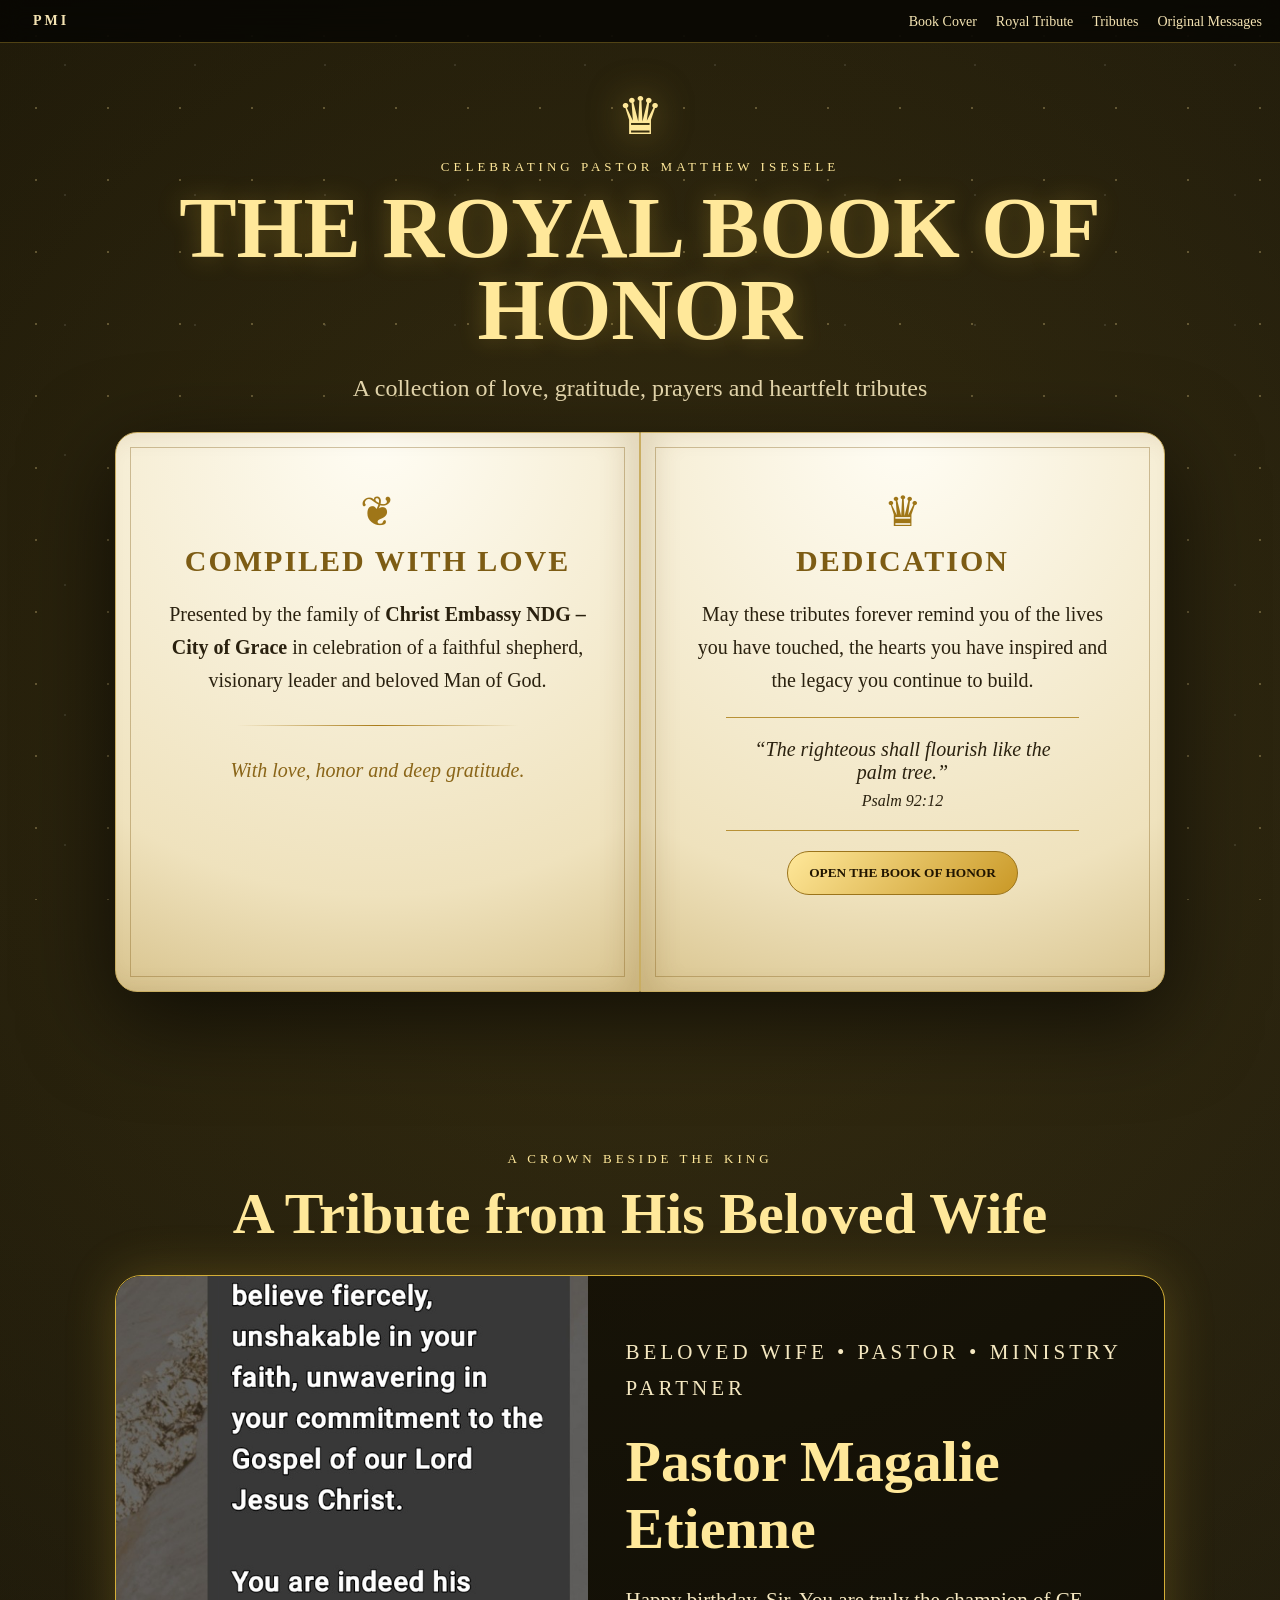
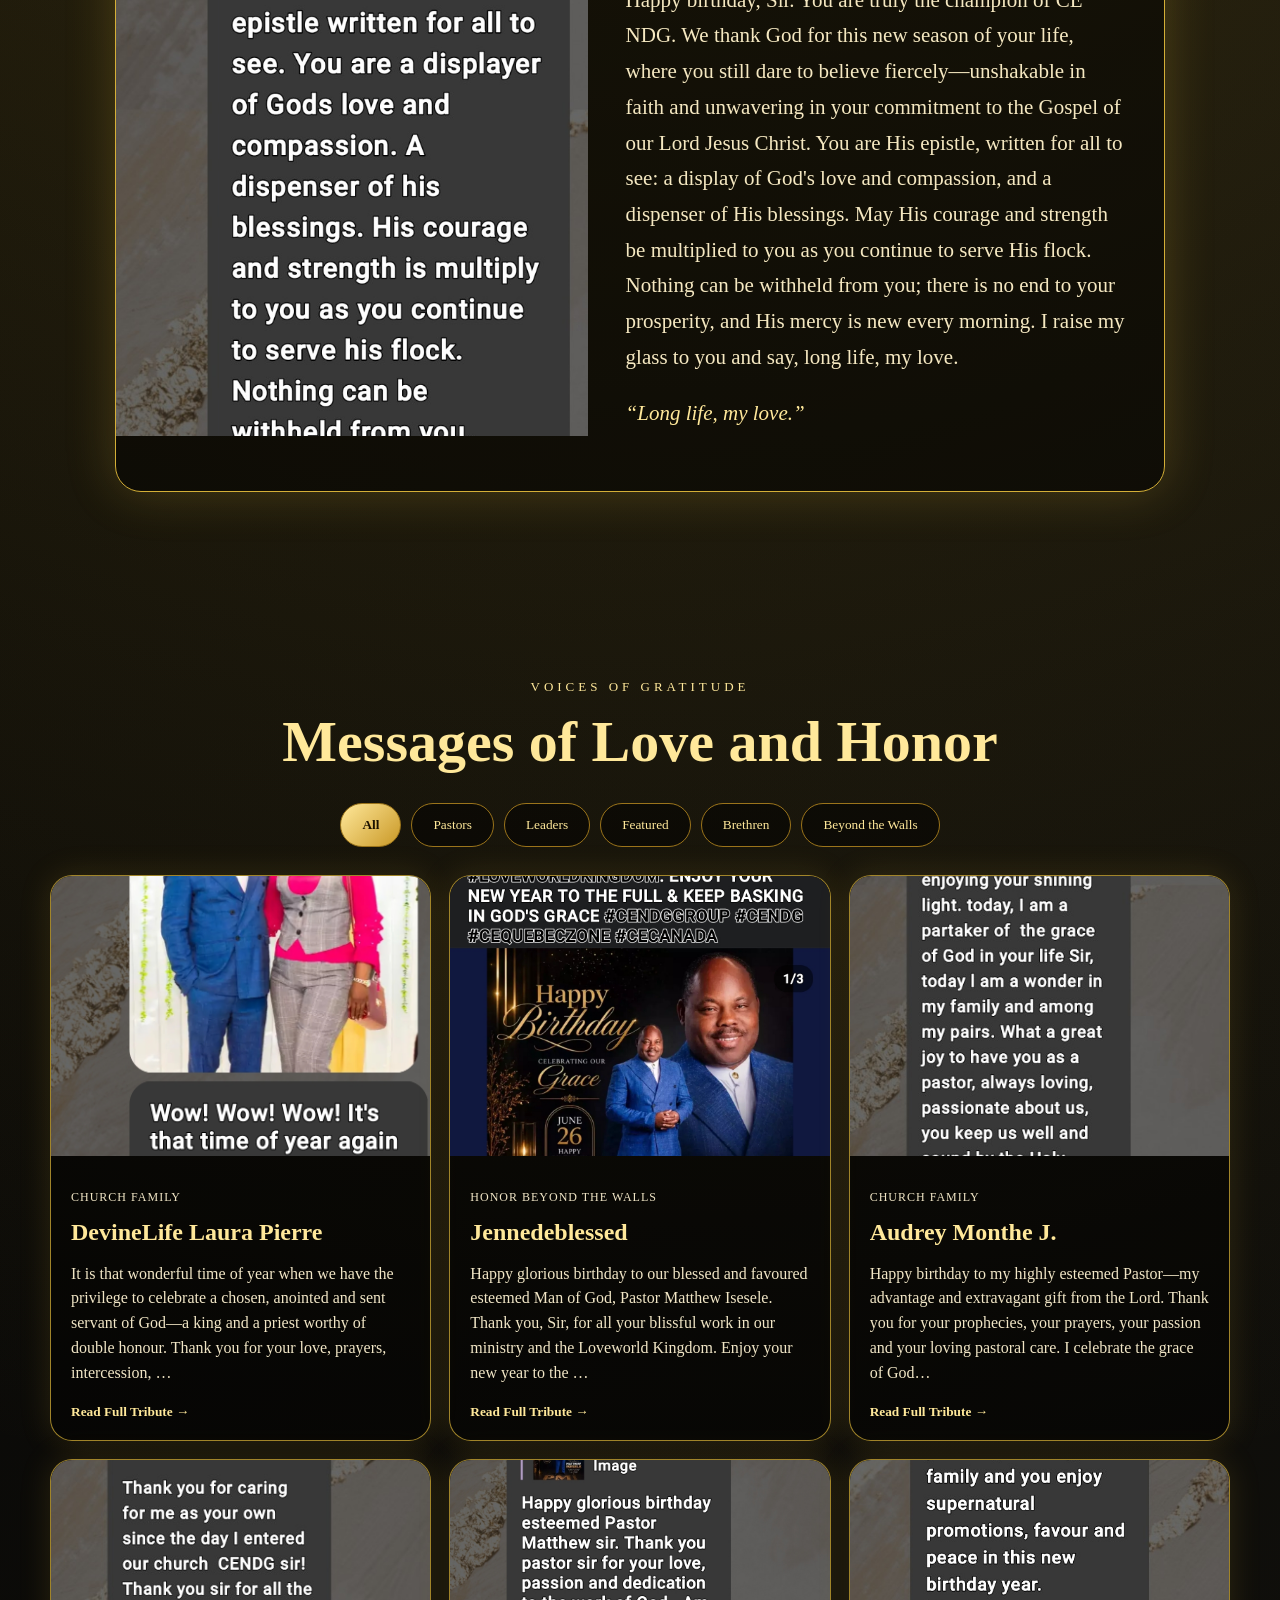
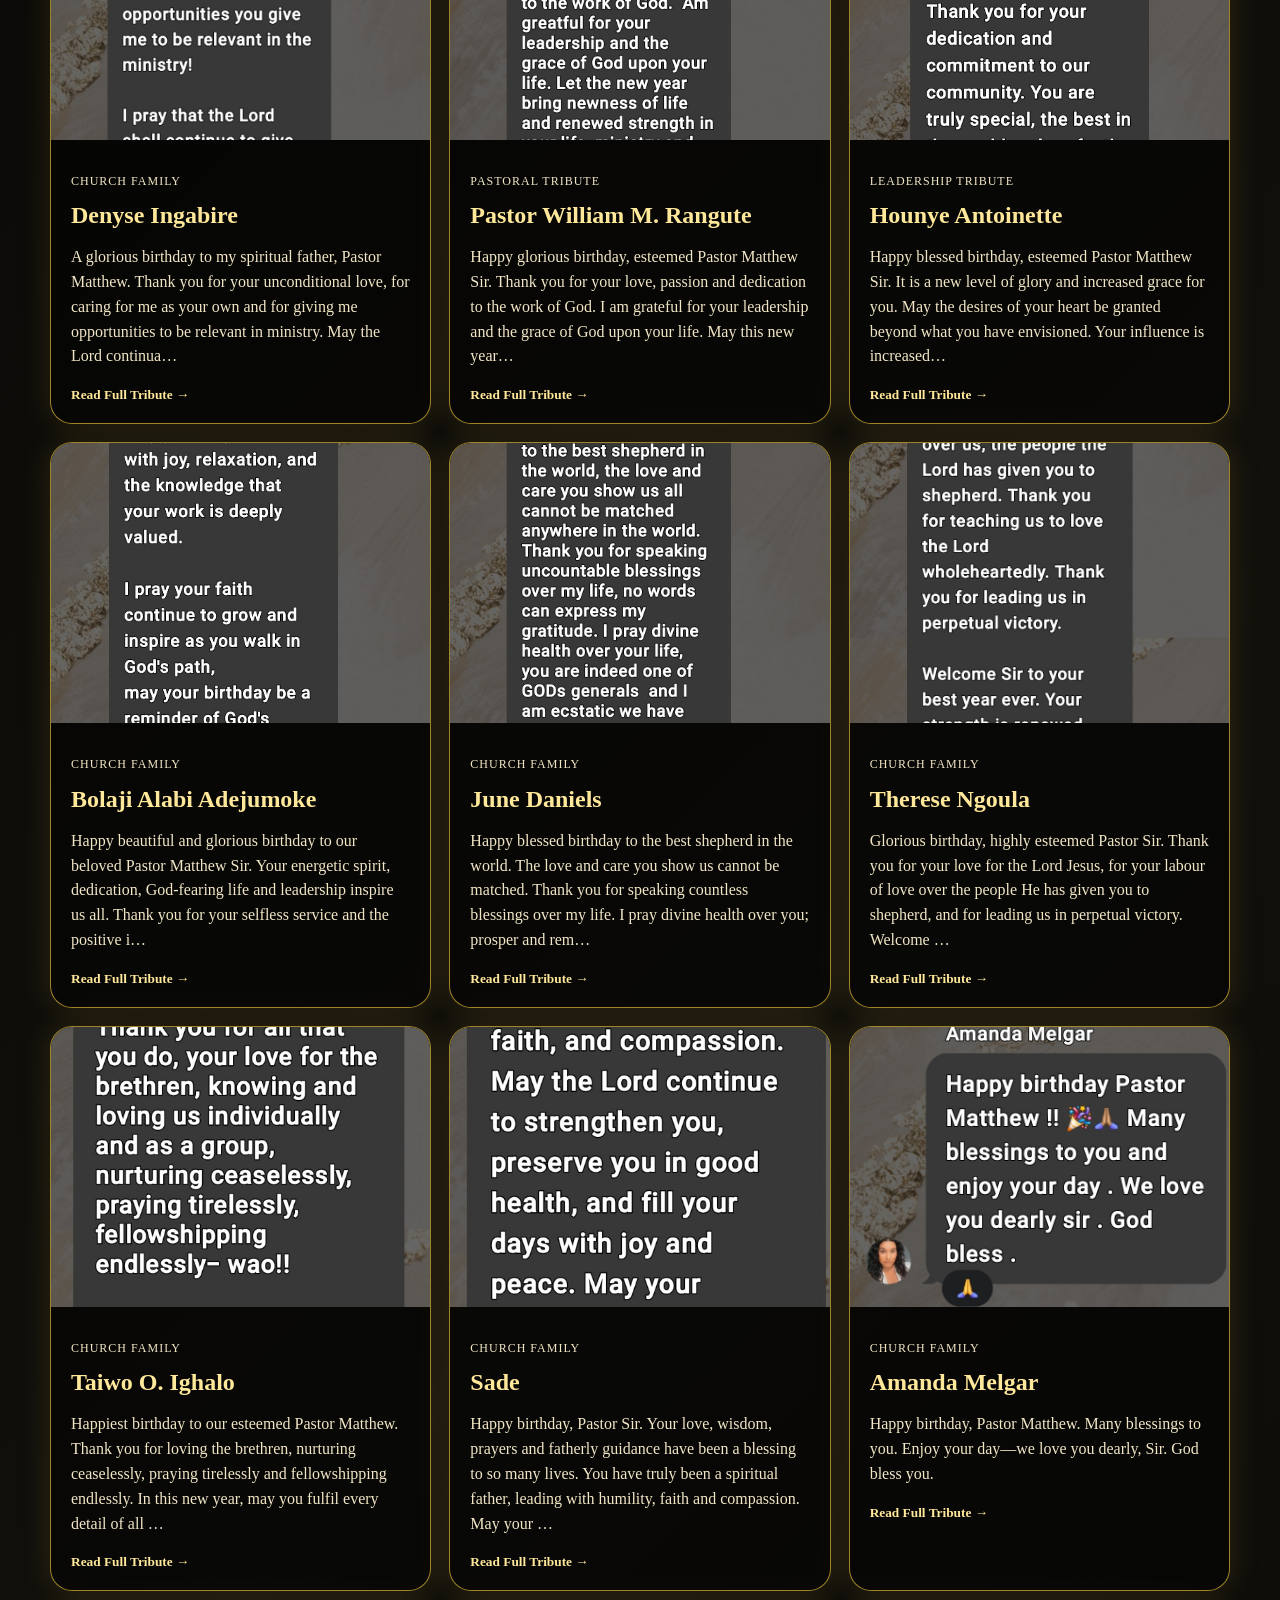
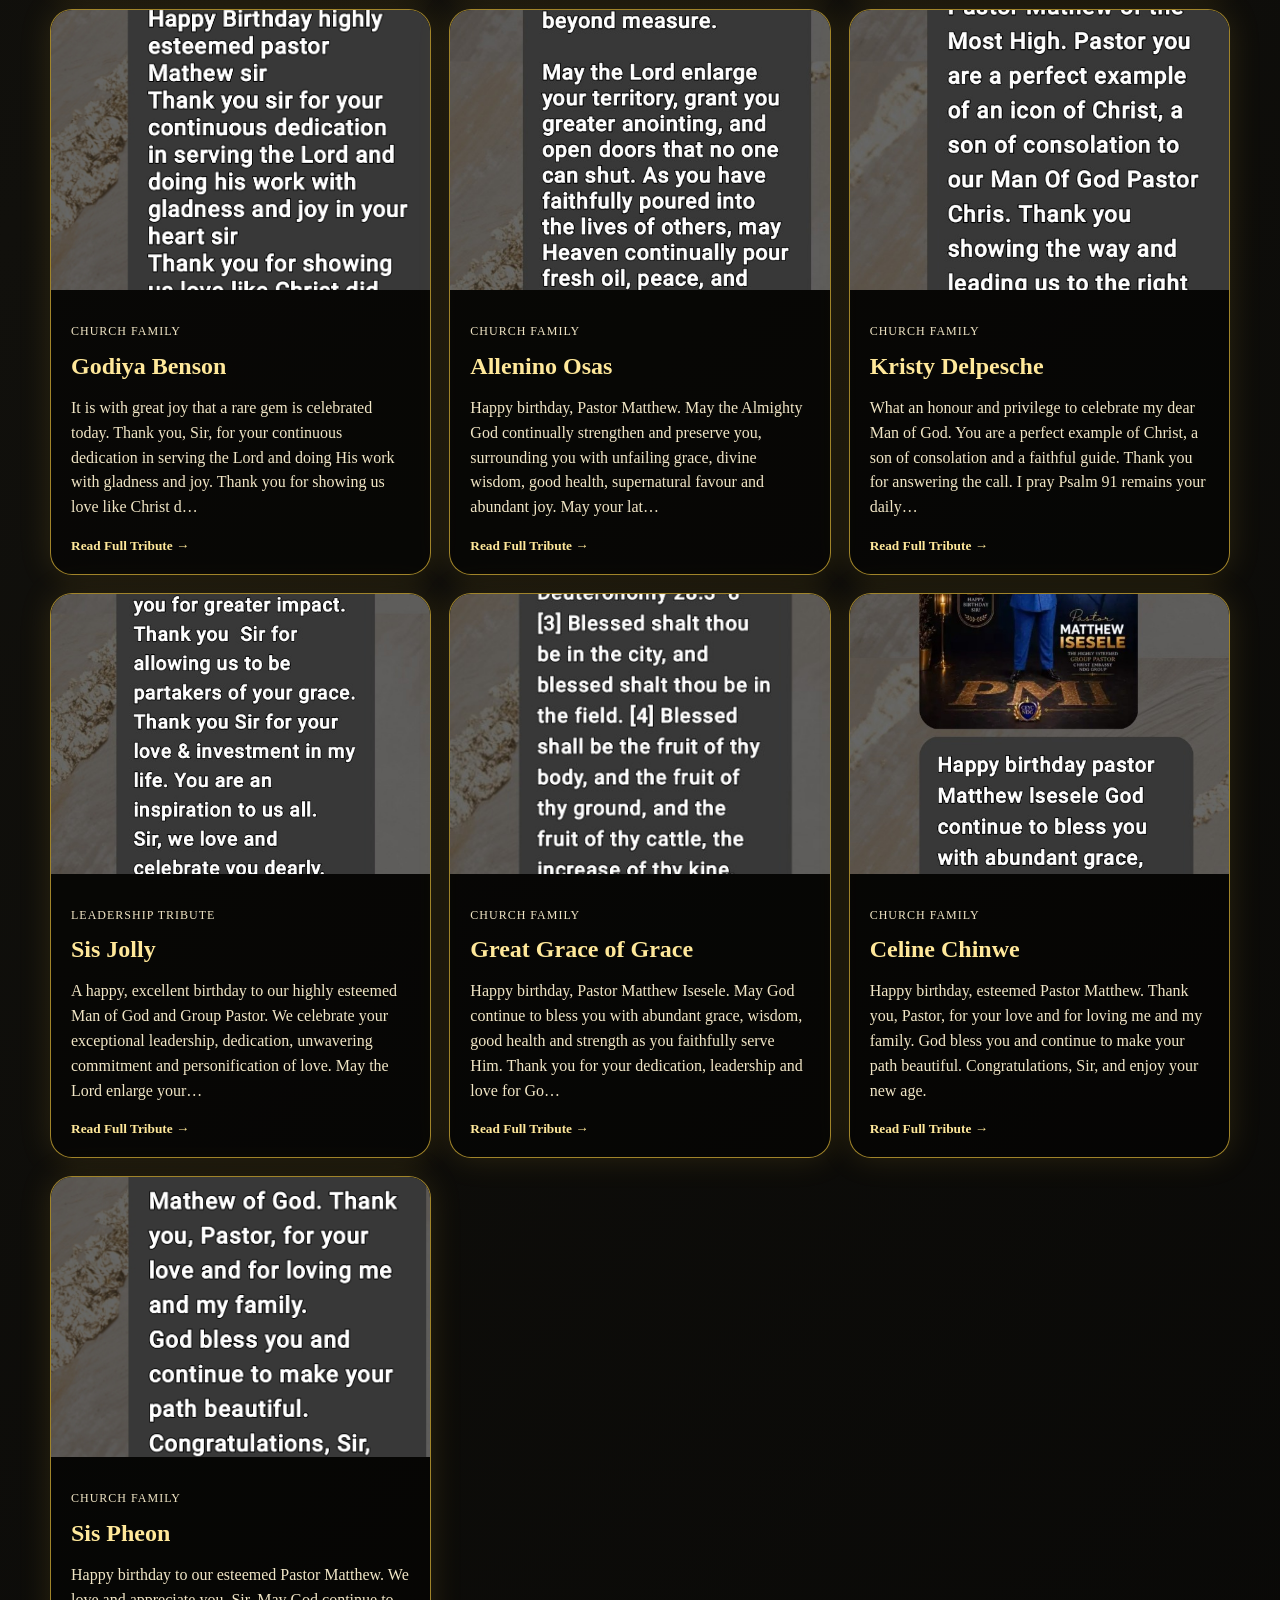
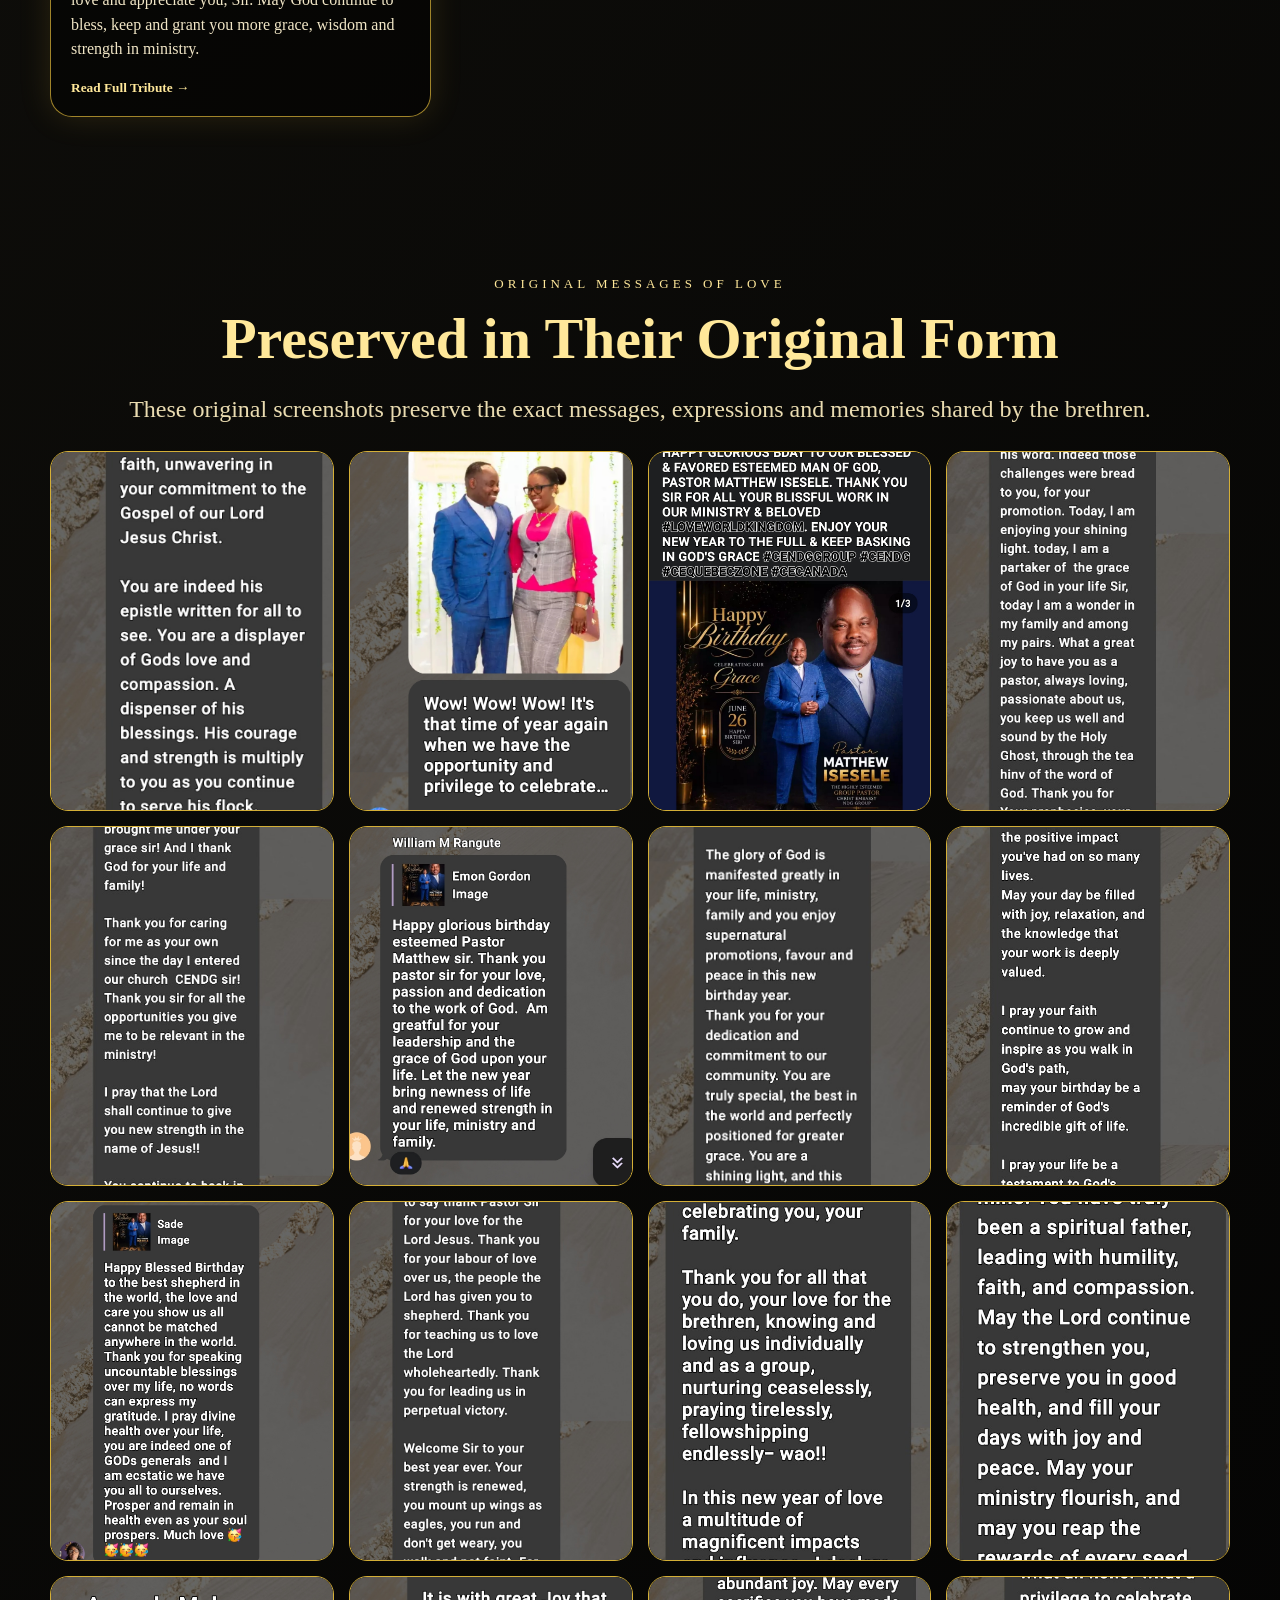
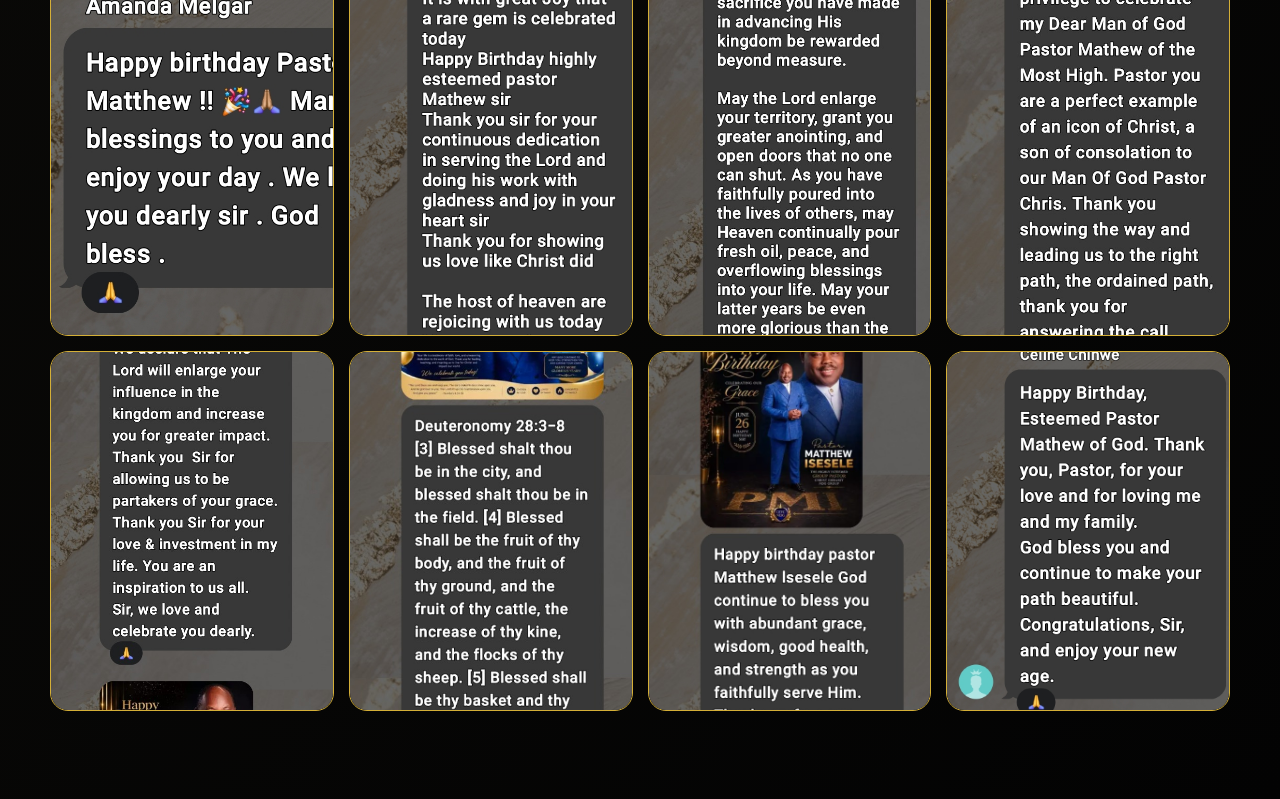
==== book-of-honor.html @ b73b6db0 "Add Royal Book of Honor V3" ====
<!doctype html>
<html lang="en">
<head>
<meta charset="utf-8">
<meta name="viewport" content="width=device-width,initial-scale=1">
<title>The Royal Book of Honor | Pastor Matthew Isesele</title>
<meta name="description" content="A collection of heartfelt tributes celebrating Pastor Matthew Isesele.">
<link rel="stylesheet" href="book.css">
</head>
<body>
<div class="dust"></div>

<header class="book-nav">
  <a class="brand" href="#cover">PMI</a>
  <nav>
    <a href="#cover">Book Cover</a>
    <a href="#wife">Royal Tribute</a>
    <a href="#tributes">Tributes</a>
    <a href="#originals">Original Messages</a>
  </nav>
</header>

<main>
<section id="cover" class="cover-section">
  <div class="cover-card">
    <div class="crown">♛</div>
    <p class="eyebrow">Celebrating Pastor Matthew Isesele</p>
    <h1>The Royal Book of Honor</h1>
    <p class="subtitle">A collection of love, gratitude, prayers and heartfelt tributes</p>

    <div class="book" id="book">
      <div class="page left-page">
        <div class="ornament">❦</div>
        <h2>Compiled With Love</h2>
        <p>
          Presented by the family of <strong>Christ Embassy NDG – City of Grace</strong>
          in celebration of a faithful shepherd, visionary leader and beloved Man of God.
        </p>
        <div class="line"></div>
        <p class="script">With love, honor and deep gratitude.</p>
      </div>
      <div class="page right-page">
        <div class="ornament">♛</div>
        <h2>Dedication</h2>
        <p>
          May these tributes forever remind you of the lives you have touched,
          the hearts you have inspired and the legacy you continue to build.
        </p>
        <blockquote>“The righteous shall flourish like the palm tree.”<span>Psalm 92:12</span></blockquote>
        <button id="openBook">Open the Book of Honor</button>
      </div>
    </div>
  </div>
</section>

<section id="wife" class="section royal-feature hidden">
  <p class="eyebrow">A Crown Beside the King</p>
  <h2>A Tribute from His Beloved Wife</h2>
  <div id="wifeFeature"></div>
</section>

<section id="tributes" class="section hidden">
  <p class="eyebrow">Voices of Gratitude</p>
  <h2>Messages of Love and Honor</h2>

  <div class="filters">
    <button class="filter active" data-filter="all">All</button>
    <button class="filter" data-filter="pastors">Pastors</button>
    <button class="filter" data-filter="leaders">Leaders</button>
    <button class="filter" data-filter="featured">Featured</button>
    <button class="filter" data-filter="brethren">Brethren</button>
    <button class="filter" data-filter="social">Beyond the Walls</button>
  </div>

  <div id="tributeGrid" class="tribute-grid"></div>
</section>

<section id="originals" class="section hidden">
  <p class="eyebrow">Original Messages of Love</p>
  <h2>Preserved in Their Original Form</h2>
  <p class="intro">These original screenshots preserve the exact messages, expressions and memories shared by the brethren.</p>
  <div id="originalGrid" class="original-grid"></div>
</section>
</main>

<div class="modal" id="modal" aria-hidden="true">
  <button class="close" id="closeModal">×</button>
  <div class="modal-inner">
    <img id="modalImage" alt="">
    <div>
      <p class="eyebrow" id="modalRole"></p>
      <h2 id="modalName"></h2>
      <p id="modalMessage"></p>
    </div>
  </div>
</div>

<script src="tributes.js"></script>
<script src="book.js"></script>
</body>
</html>
---- book.css ----
*{box-sizing:border-box}
:root{--gold:#d4af37;--bright:#ffe89a;--cream:#fff5dc;--ink:#2a210f;--black:#050505}
html{scroll-behavior:smooth}
body{
  margin:0;color:var(--cream);font-family:Georgia,'Times New Roman',serif;
  background:radial-gradient(circle at 50% 8%,rgba(212,175,55,.23),transparent 30%),linear-gradient(135deg,#020202,#11100c 50%,#030303);
}
.dust{position:fixed;inset:0;pointer-events:none;opacity:.34;background-image:radial-gradient(circle,rgba(255,232,154,.8) 1px,transparent 1px),radial-gradient(circle,rgba(255,255,255,.3) 1px,transparent 1px);background-size:72px 72px,130px 130px;animation:dust 20s linear infinite}
@keyframes dust{to{transform:translateY(-160px)}}
.book-nav{position:fixed;z-index:10;top:0;left:0;right:0;display:flex;justify-content:space-between;align-items:center;padding:12px 18px;background:rgba(0,0,0,.7);border-bottom:1px solid rgba(212,175,55,.35);backdrop-filter:blur(10px)}
.brand{color:var(--bright);font-weight:bold;text-decoration:none;letter-spacing:3px}
.book-nav a{color:#f5e4b3;text-decoration:none;margin-left:15px;font-size:14px}
.cover-section,.section{position:relative;z-index:1;padding:86px 18px 60px;text-align:center}
.cover-section{min-height:100vh;display:grid;place-items:center}
.cover-card{max-width:1180px;width:100%}
.crown{font-size:52px;color:var(--bright);filter:drop-shadow(0 0 18px rgba(212,175,55,.5))}
.eyebrow{text-transform:uppercase;letter-spacing:4px;color:var(--bright);font-size:13px}
h1{font-size:clamp(44px,7vw,86px);line-height:.95;text-transform:uppercase;color:var(--bright);margin:8px 0;text-shadow:0 0 24px rgba(212,175,55,.3)}
h2{font-size:clamp(32px,5vw,58px);color:var(--bright);margin:8px 0 18px}
.subtitle,.intro{font-size:clamp(18px,2.7vw,24px);color:#eadcb1}
.book{width:min(1050px,96vw);margin:30px auto 0;display:grid;grid-template-columns:1fr 1fr;filter:drop-shadow(0 26px 45px rgba(0,0,0,.65));perspective:1800px}
.page{min-height:560px;padding:54px 45px;background:radial-gradient(circle at top,#fffdf4,#efe2bd 75%,#d8c38d);color:var(--ink);border:1px solid #c9ad62;position:relative}
.page:before{content:"";position:absolute;inset:14px;border:1px solid rgba(125,88,15,.35)}
.left-page{border-radius:22px 0 0 22px;box-shadow:inset -16px 0 26px rgba(91,57,7,.12)}
.right-page{border-radius:0 22px 22px 0;box-shadow:inset 16px 0 26px rgba(91,57,7,.12)}
.ornament{font-size:42px;color:#9f7618}.page h2{color:#7d5c14;font-size:30px;letter-spacing:2px;text-transform:uppercase}.page p{font-size:20px;line-height:1.65}.line{height:1px;width:65%;margin:28px auto;background:linear-gradient(90deg,transparent,#a97b18,transparent)}.script{font-style:italic;color:#8a6518}.page blockquote{border-top:1px solid #b89136;border-bottom:1px solid #b89136;padding:20px 8px;font-style:italic;font-size:20px}.page blockquote span{display:block;font-size:16px;margin-top:8px}
button{font-family:inherit}
#openBook,.filter{border:1px solid #9b741b;border-radius:999px;padding:13px 21px;cursor:pointer}
#openBook{background:linear-gradient(135deg,#ffe89a,#c99826);color:#211500;font-weight:bold;text-transform:uppercase}
.book.opening .right-page{animation:pageLift 1.15s ease both}
@keyframes pageLift{45%{transform:rotateY(-18deg);transform-origin:left}}
.hidden{opacity:0;transform:translateY(28px);transition:.9s}.hidden.visible{opacity:1;transform:none}
.royal-card{max-width:1050px;margin:28px auto;display:grid;grid-template-columns:.9fr 1.1fr;border:1px solid var(--gold);border-radius:26px;overflow:hidden;background:rgba(0,0,0,.48);box-shadow:0 0 50px rgba(212,175,55,.24);text-align:left}
.royal-card img{width:100%;height:100%;max-height:760px;object-fit:cover}
.royal-copy{padding:38px}.royal-copy p{font-size:21px;line-height:1.7;color:#f5e8c1}.royal-copy .signature{color:var(--bright);font-style:italic}
.filters{display:flex;flex-wrap:wrap;gap:10px;justify-content:center;margin:28px 0}
.filter{background:rgba(0,0,0,.48);color:var(--bright)}.filter.active{background:linear-gradient(135deg,#ffe89a,#c99826);color:#1c1200;font-weight:bold}
.tribute-grid{display:grid;grid-template-columns:repeat(3,1fr);gap:18px;max-width:1180px;margin:0 auto}
.tribute-card{border:1px solid rgba(212,175,55,.75);border-radius:22px;overflow:hidden;background:rgba(0,0,0,.5);text-align:left;box-shadow:0 0 32px rgba(212,175,55,.15);transition:.3s}
.tribute-card:hover{transform:translateY(-6px);box-shadow:0 0 42px rgba(212,175,55,.27)}
.tribute-card img{width:100%;height:280px;object-fit:cover;display:block}.tribute-content{padding:20px}.tribute-content h3{color:var(--bright);font-size:24px;margin:0 0 5px}.role{color:#cdbb83;text-transform:uppercase;letter-spacing:1px;font-size:12px}.tribute-content p{color:#f1e6c6;line-height:1.55}.read-more{border:0;background:transparent;color:var(--bright);padding:0;cursor:pointer;font-weight:bold}
.original-grid{display:grid;grid-template-columns:repeat(4,1fr);gap:15px;max-width:1180px;margin:28px auto}.original-grid img{width:100%;height:360px;object-fit:cover;border:1px solid var(--gold);border-radius:18px;cursor:pointer;transition:.3s}.original-grid img:hover{transform:scale(1.02)}
.modal{position:fixed;inset:0;z-index:30;background:rgba(0,0,0,.94);display:none;align-items:center;justify-content:center;padding:30px}.modal.show{display:flex}.modal-inner{max-width:1100px;max-height:90vh;overflow:auto;display:grid;grid-template-columns:1fr 1fr;gap:28px;align-items:start}.modal img{width:100%;border:1px solid var(--gold);border-radius:18px}.modal p{font-size:20px;line-height:1.65}.close{position:absolute;right:22px;top:16px;border:0;background:transparent;color:#fff;font-size:44px;cursor:pointer}
@media(max-width:850px){
  .book-nav nav{display:none}.book{grid-template-columns:1fr}.left-page{border-radius:22px 22px 0 0}.right-page{border-radius:0 0 22px 22px}.page{min-height:auto;padding:40px 26px}
  .royal-card,.modal-inner{grid-template-columns:1fr}.tribute-grid{grid-template-columns:1fr}.original-grid{grid-template-columns:repeat(2,1fr)}.royal-copy{padding:26px}
}
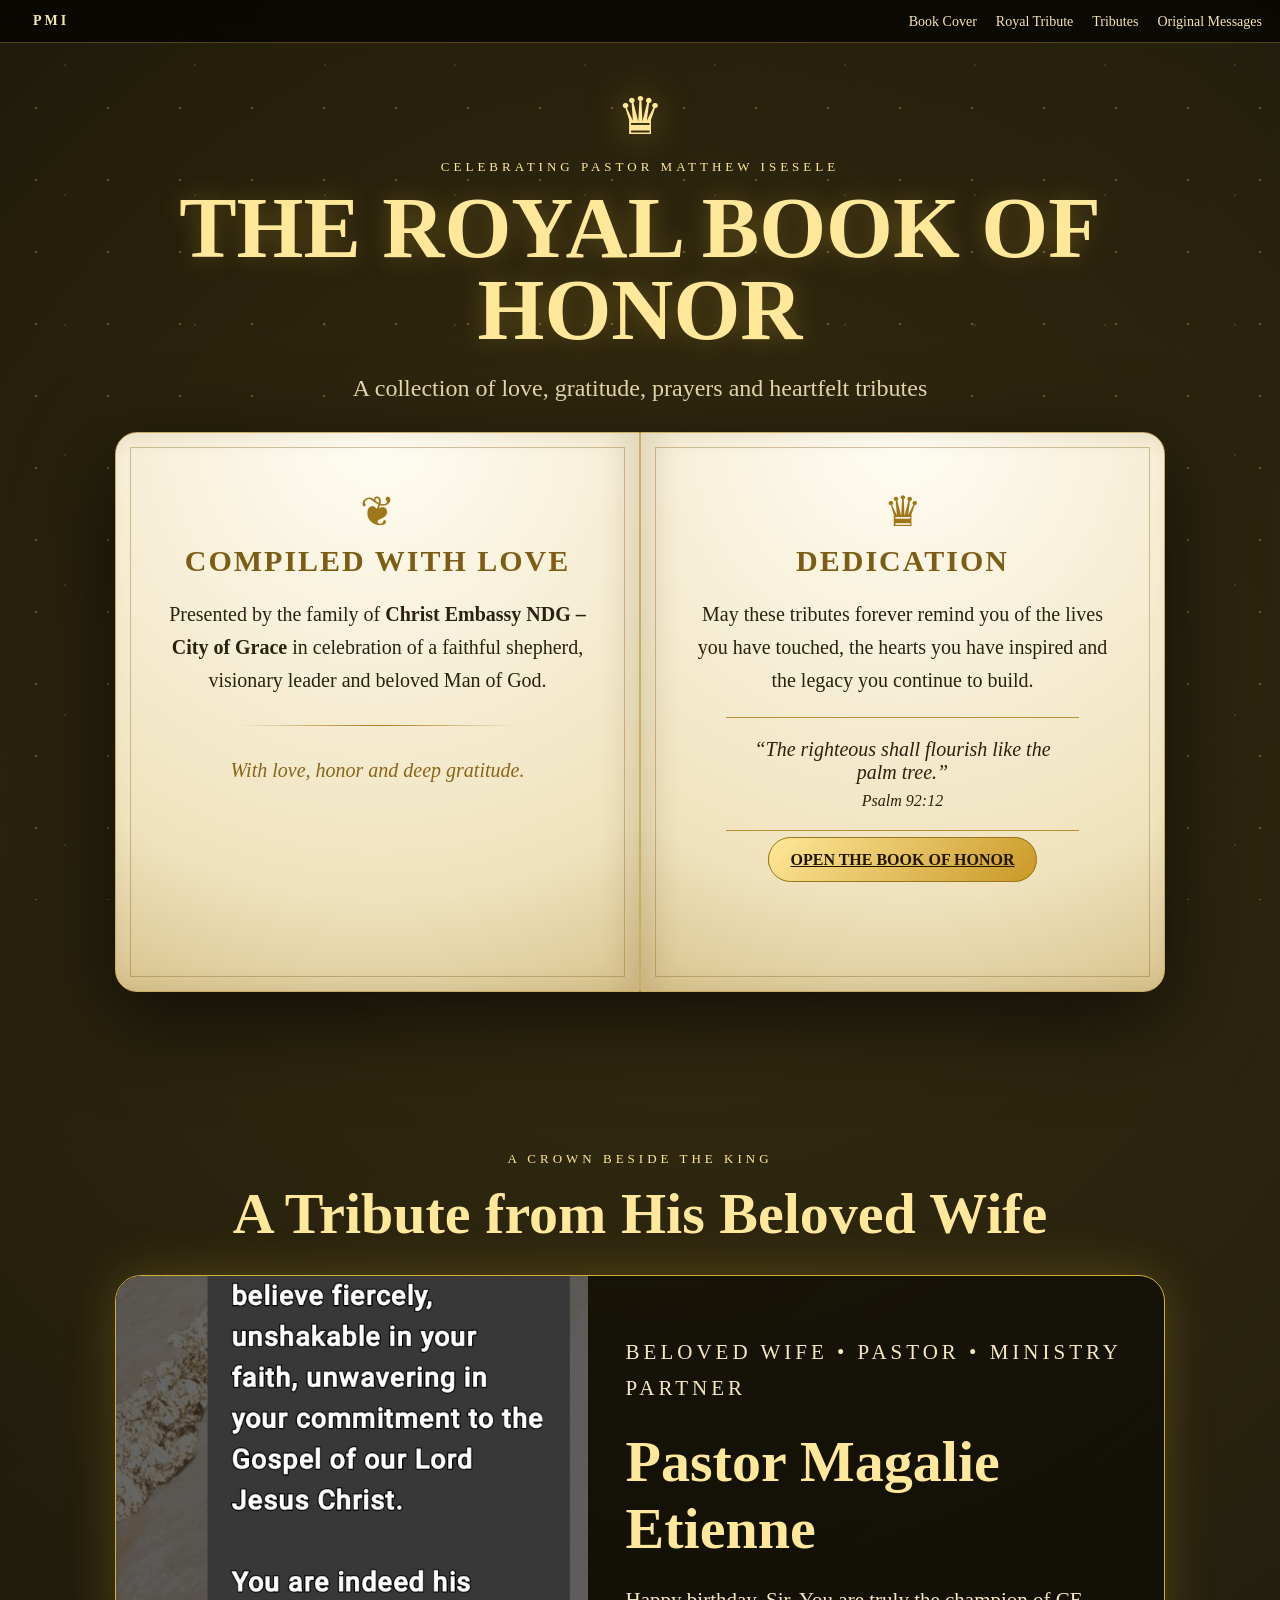
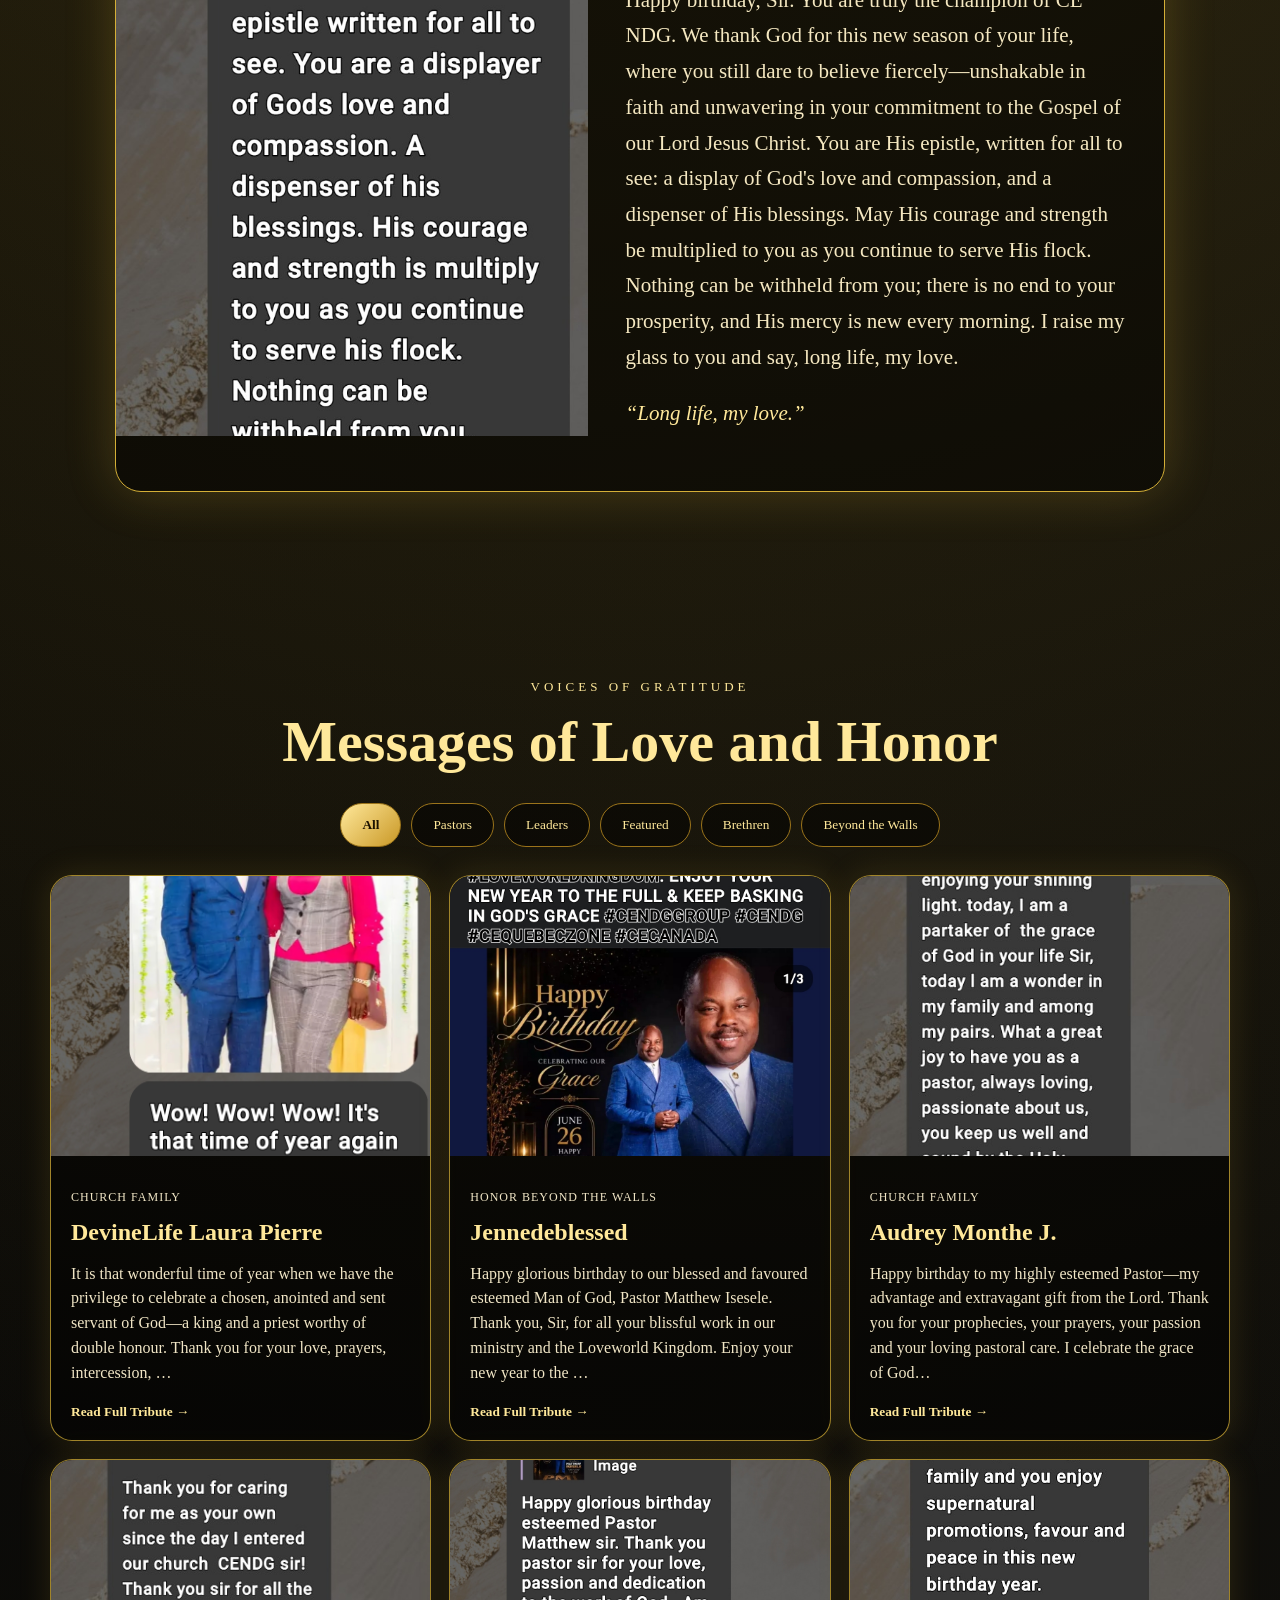
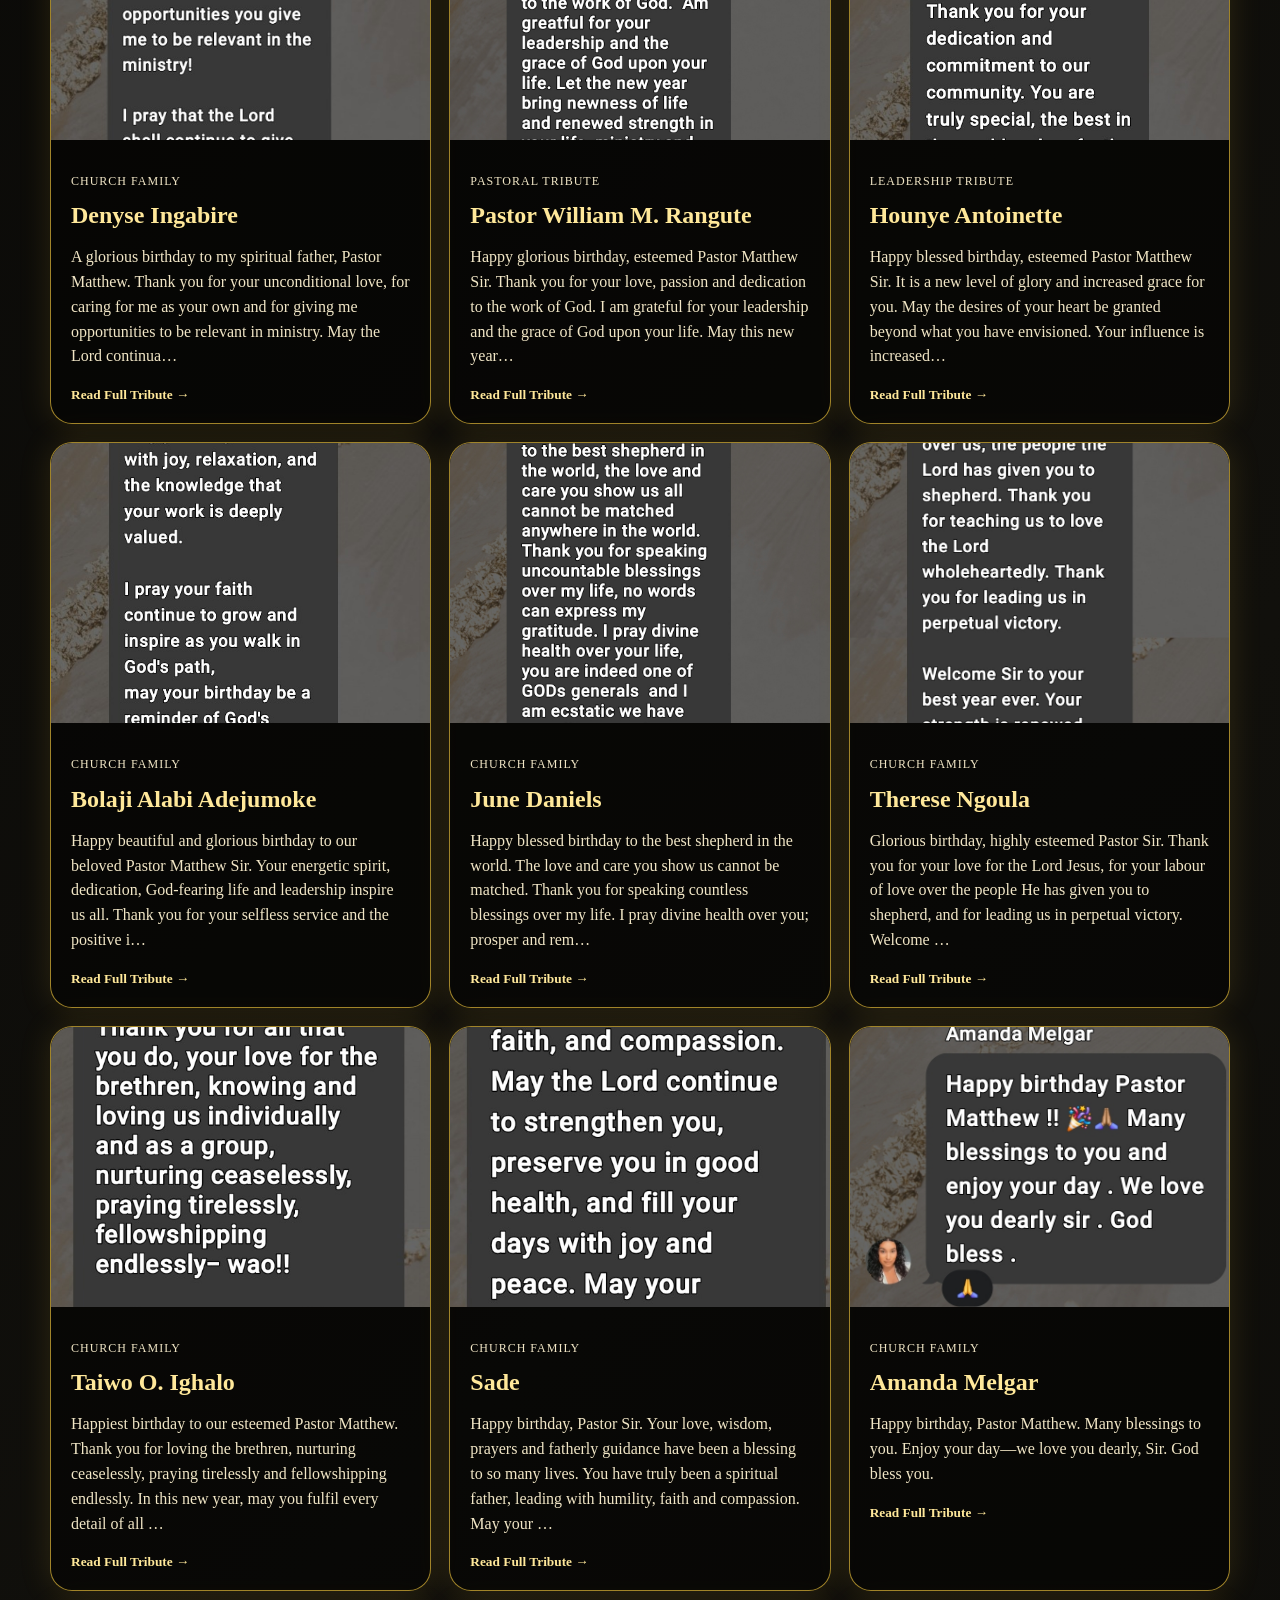
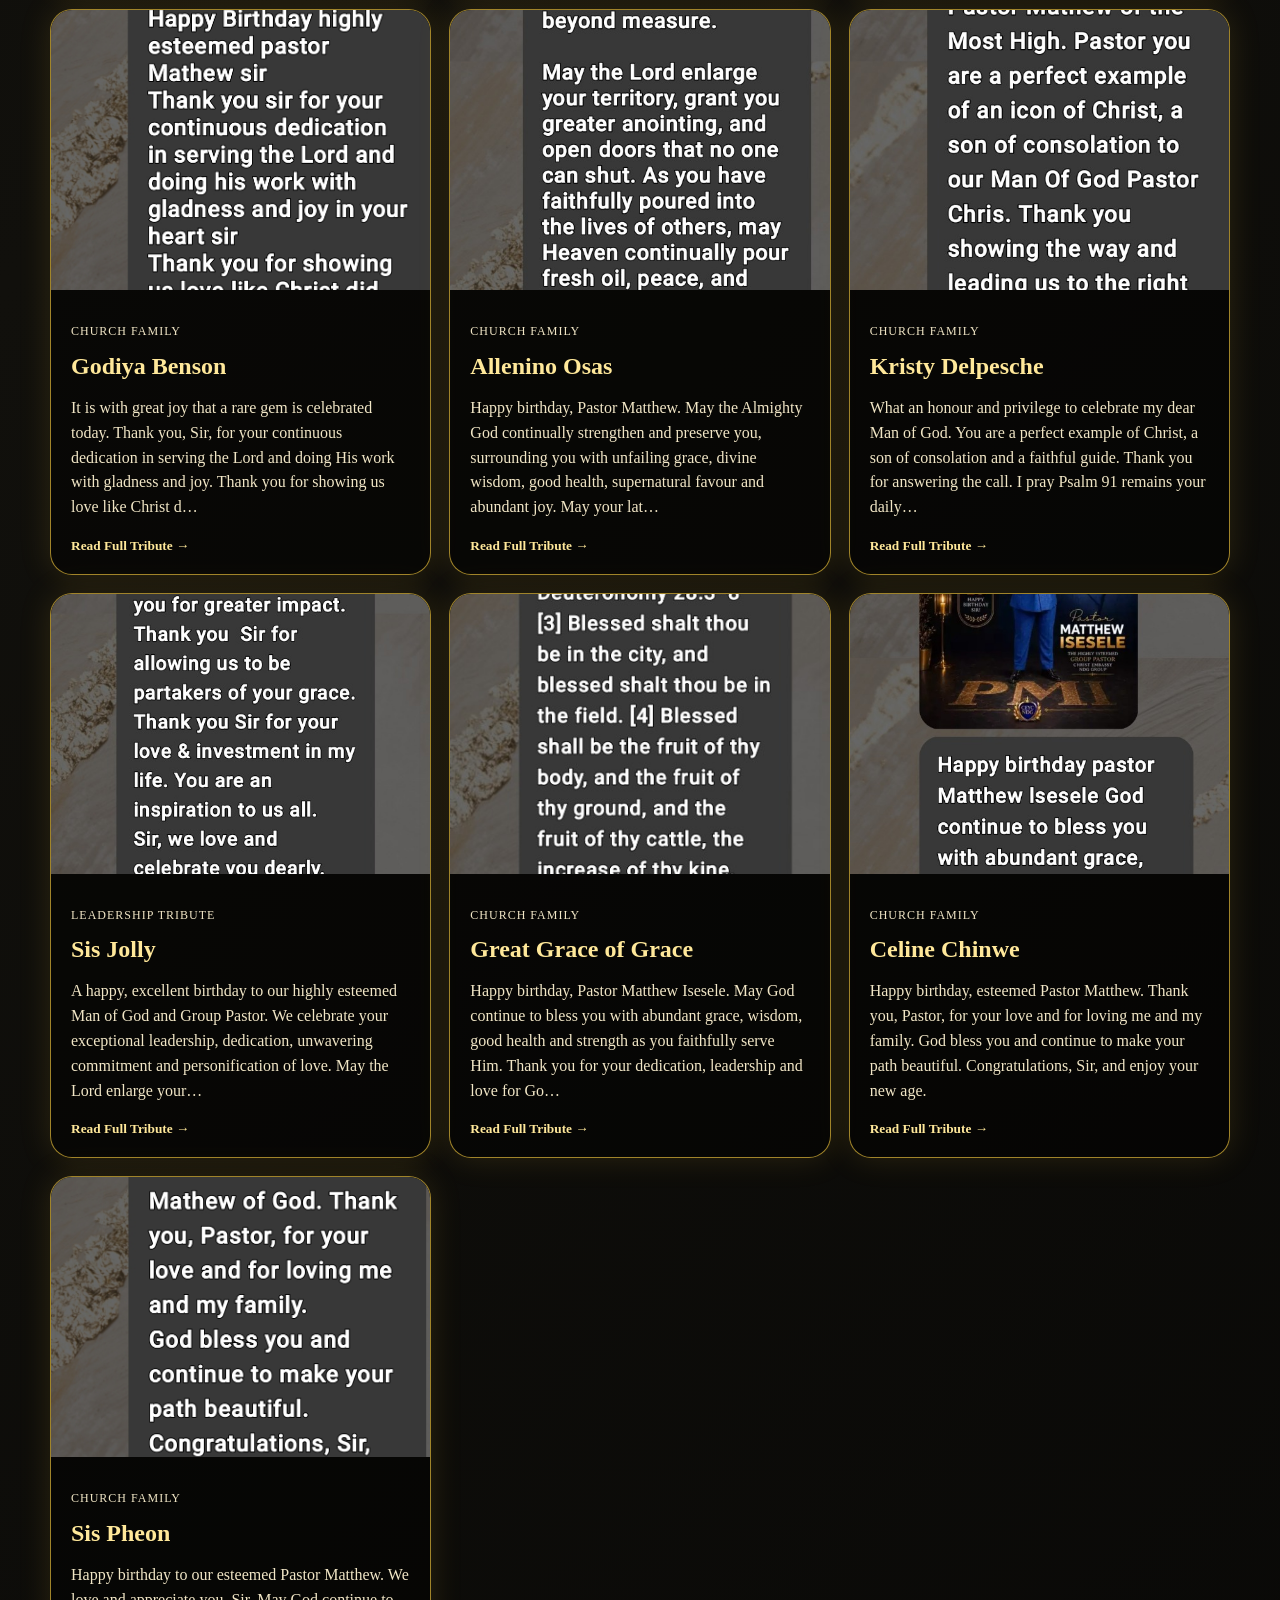
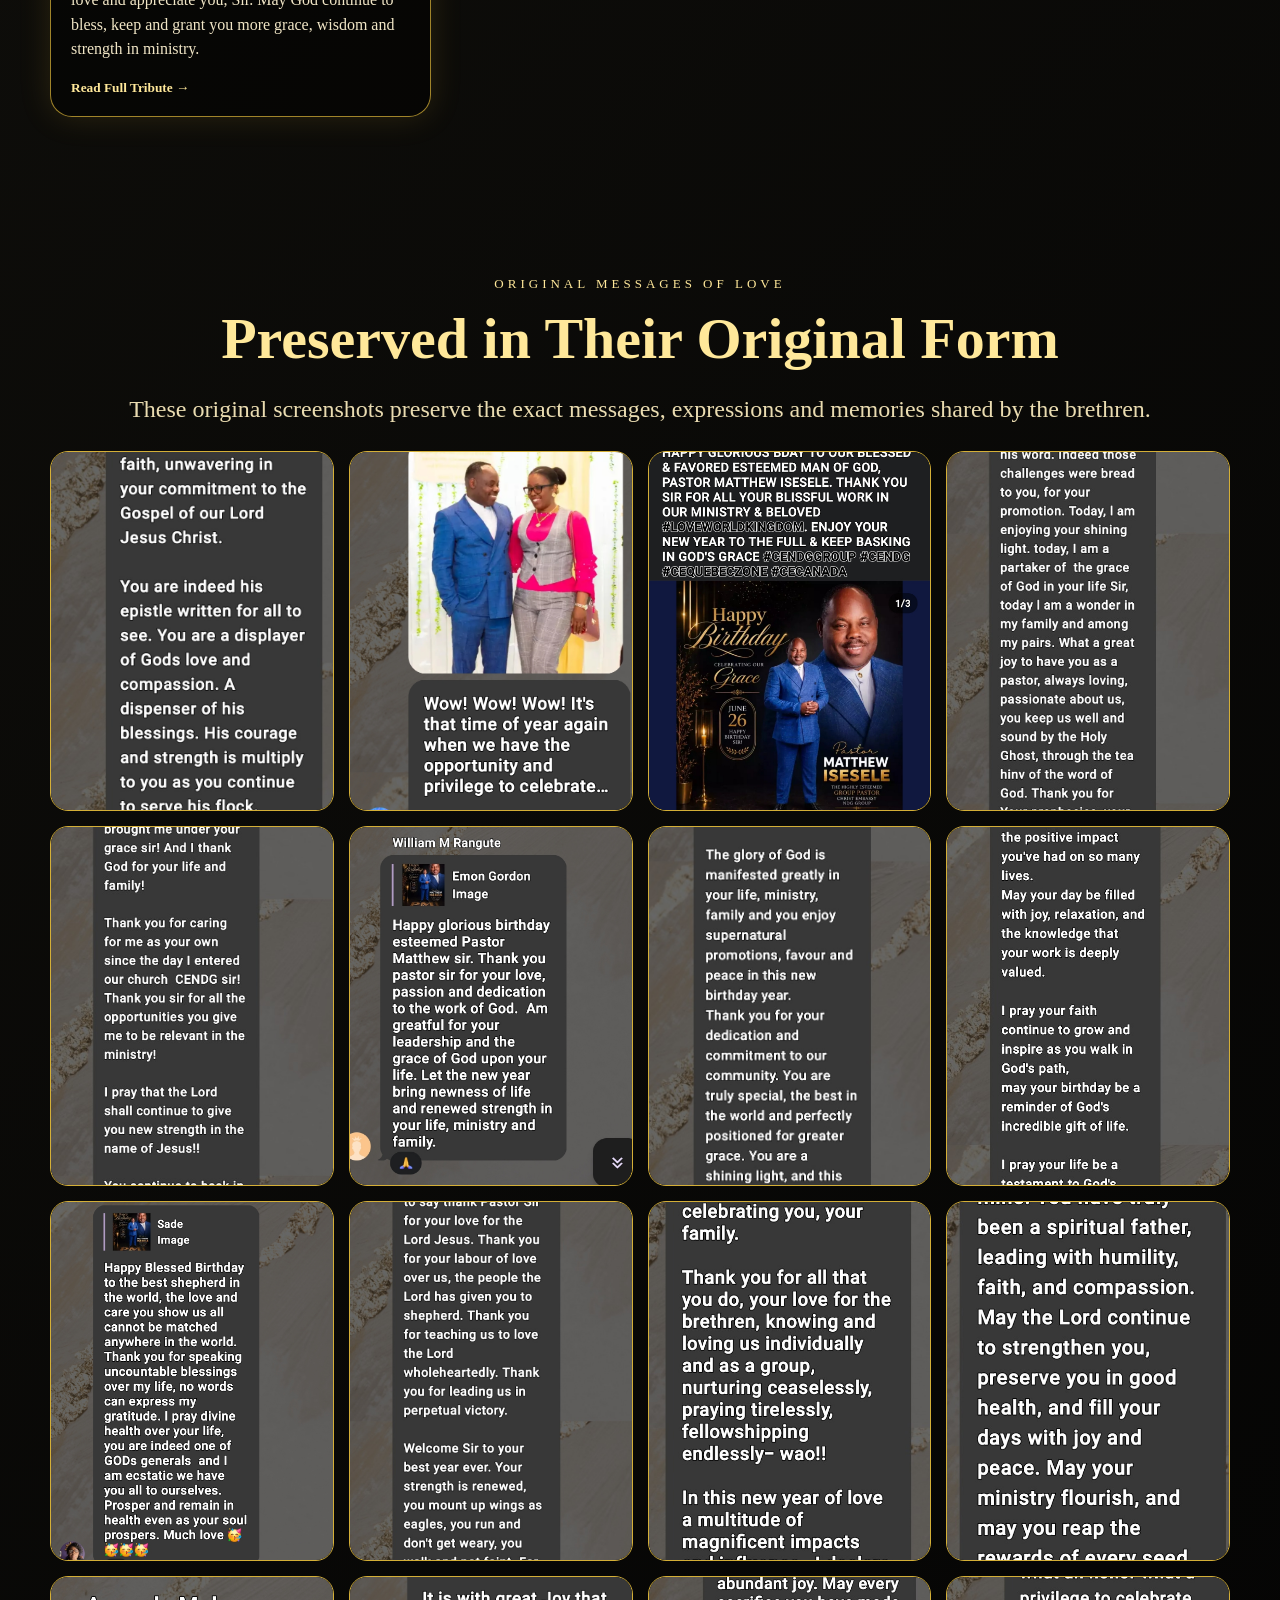
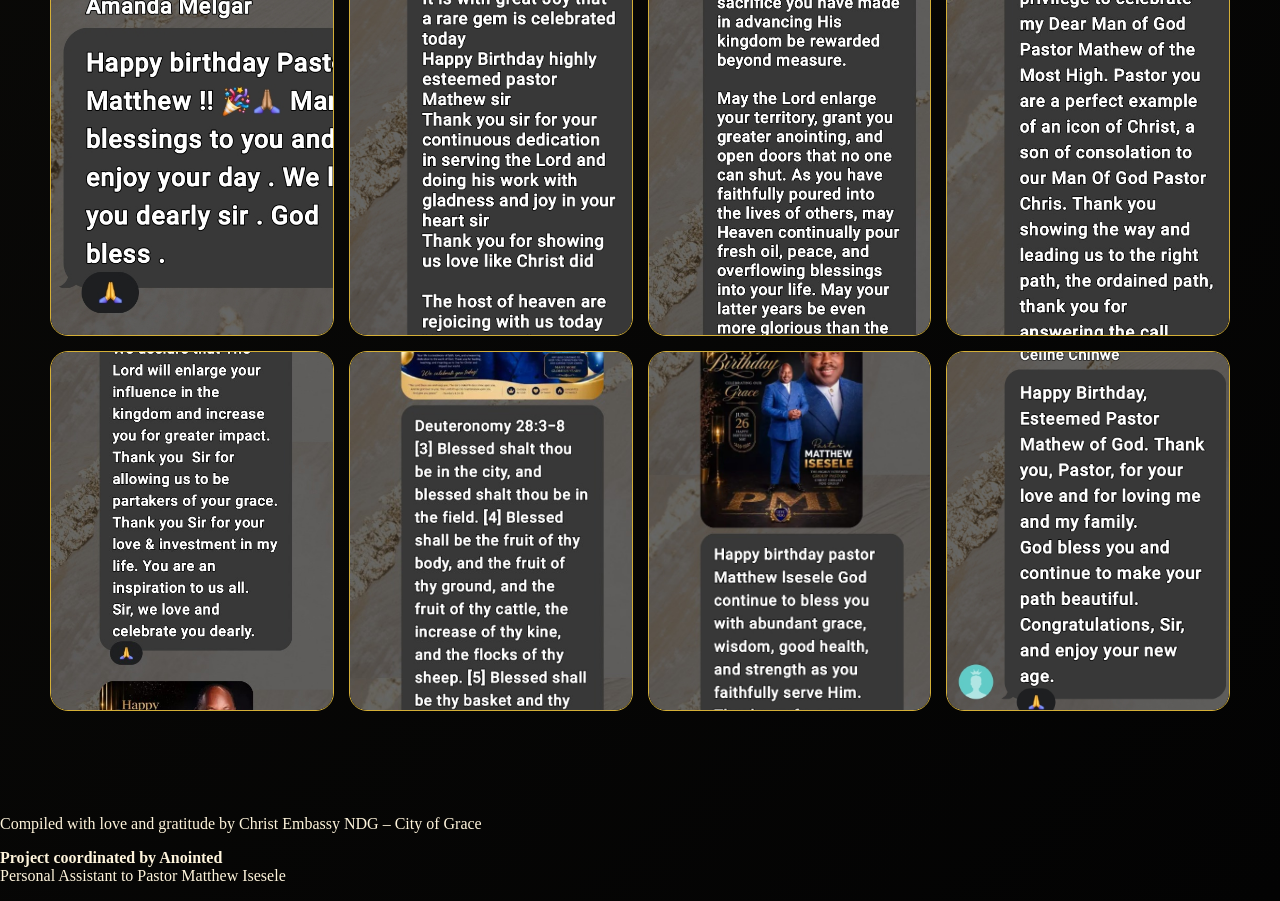
==== commit 68e3aedf: "Royal Book V3.1 Update" ====
--- a/book-of-honor.html
+++ b/book-of-honor.html
@@ -47,7 +47,7 @@
           the hearts you have inspired and the legacy you continue to build.
         </p>
         <blockquote>“The righteous shall flourish like the palm tree.”<span>Psalm 92:12</span></blockquote>
-        <button id="openBook">Open the Book of Honor</button>
+        <a id="openBook" href="#wife">Open the Book of Honor</a>
       </div>
     </div>
   </div>
@@ -81,6 +81,11 @@
   <p class="intro">These original screenshots preserve the exact messages, expressions and memories shared by the brethren.</p>
   <div id="originalGrid" class="original-grid"></div>
 </section>
+<section class="coordinator-credit">
+      <p>Compiled with love and gratitude by Christ Embassy NDG – City of Grace</p>
+      <p><strong>Project coordinated by Anointed</strong><br>
+      <span>Personal Assistant to Pastor Matthew Isesele</span></p>
+    </section>
 </main>
 
 <div class="modal" id="modal" aria-hidden="true">
